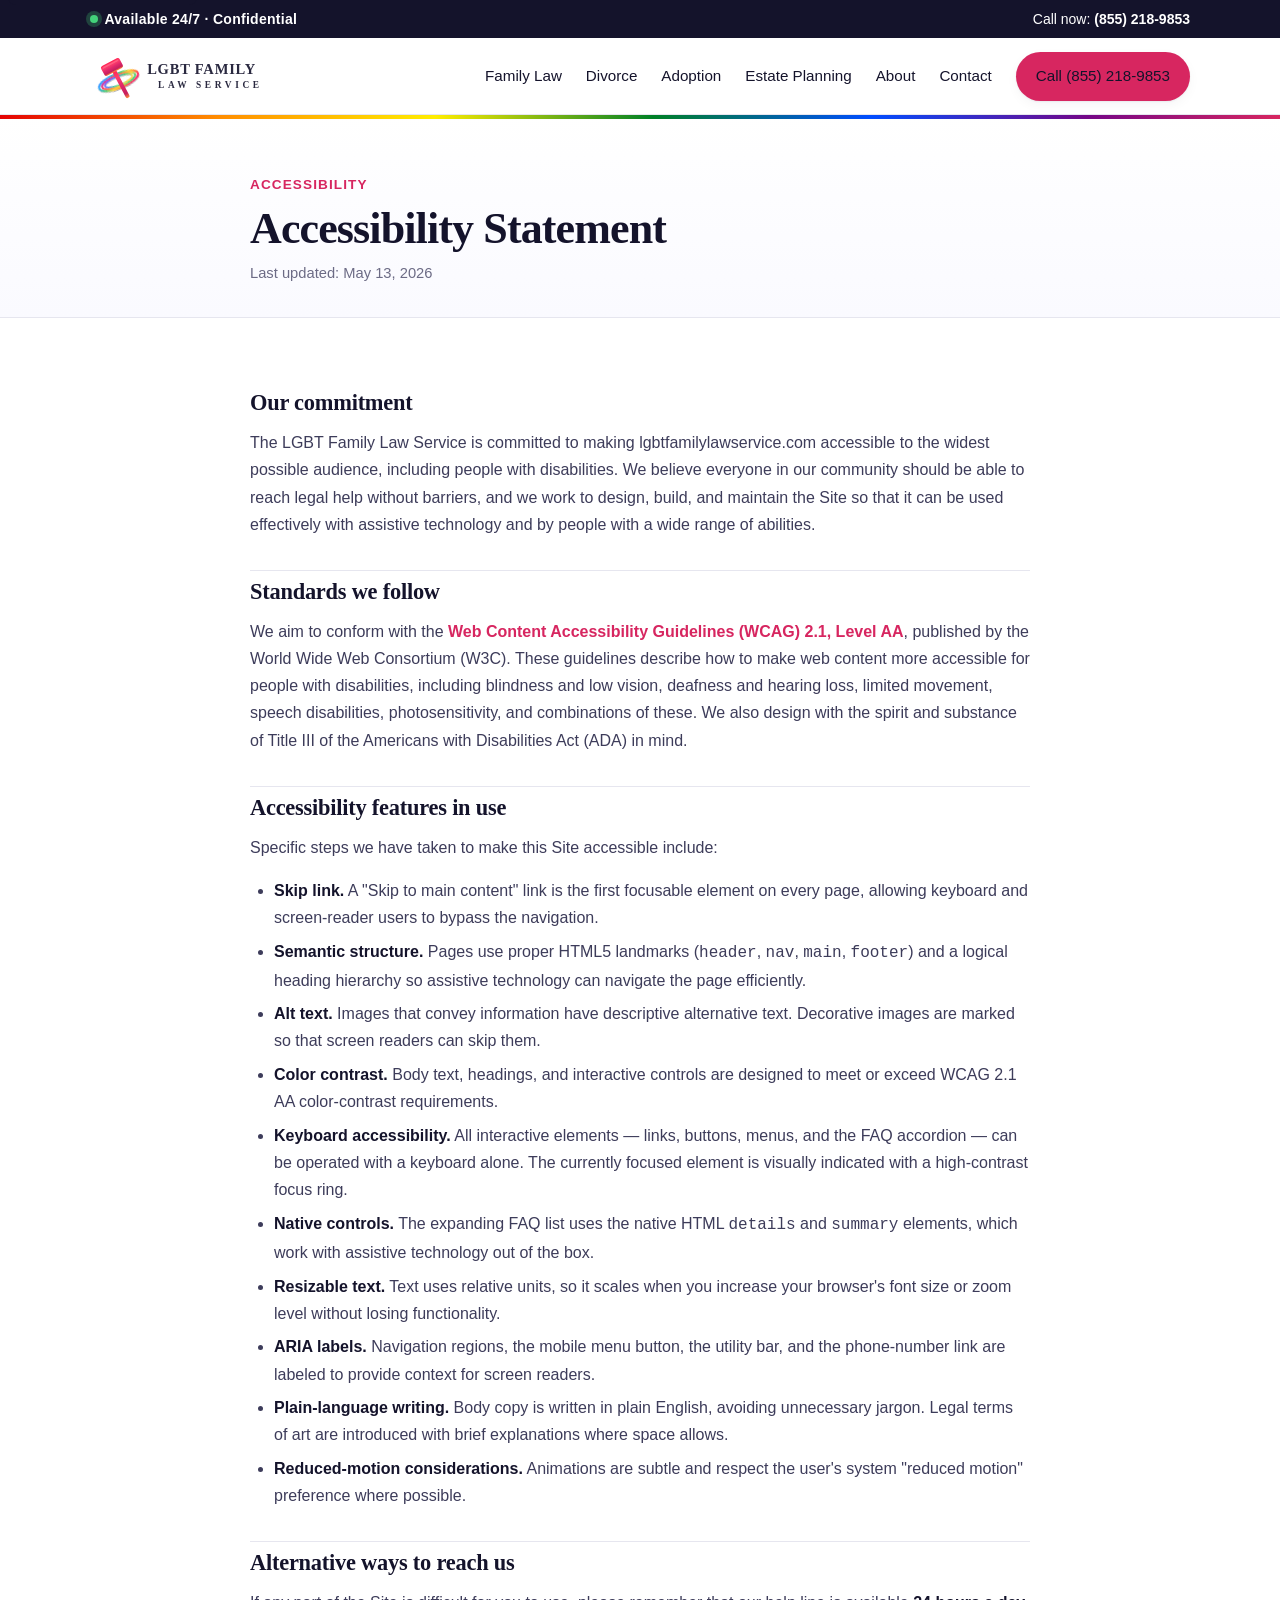
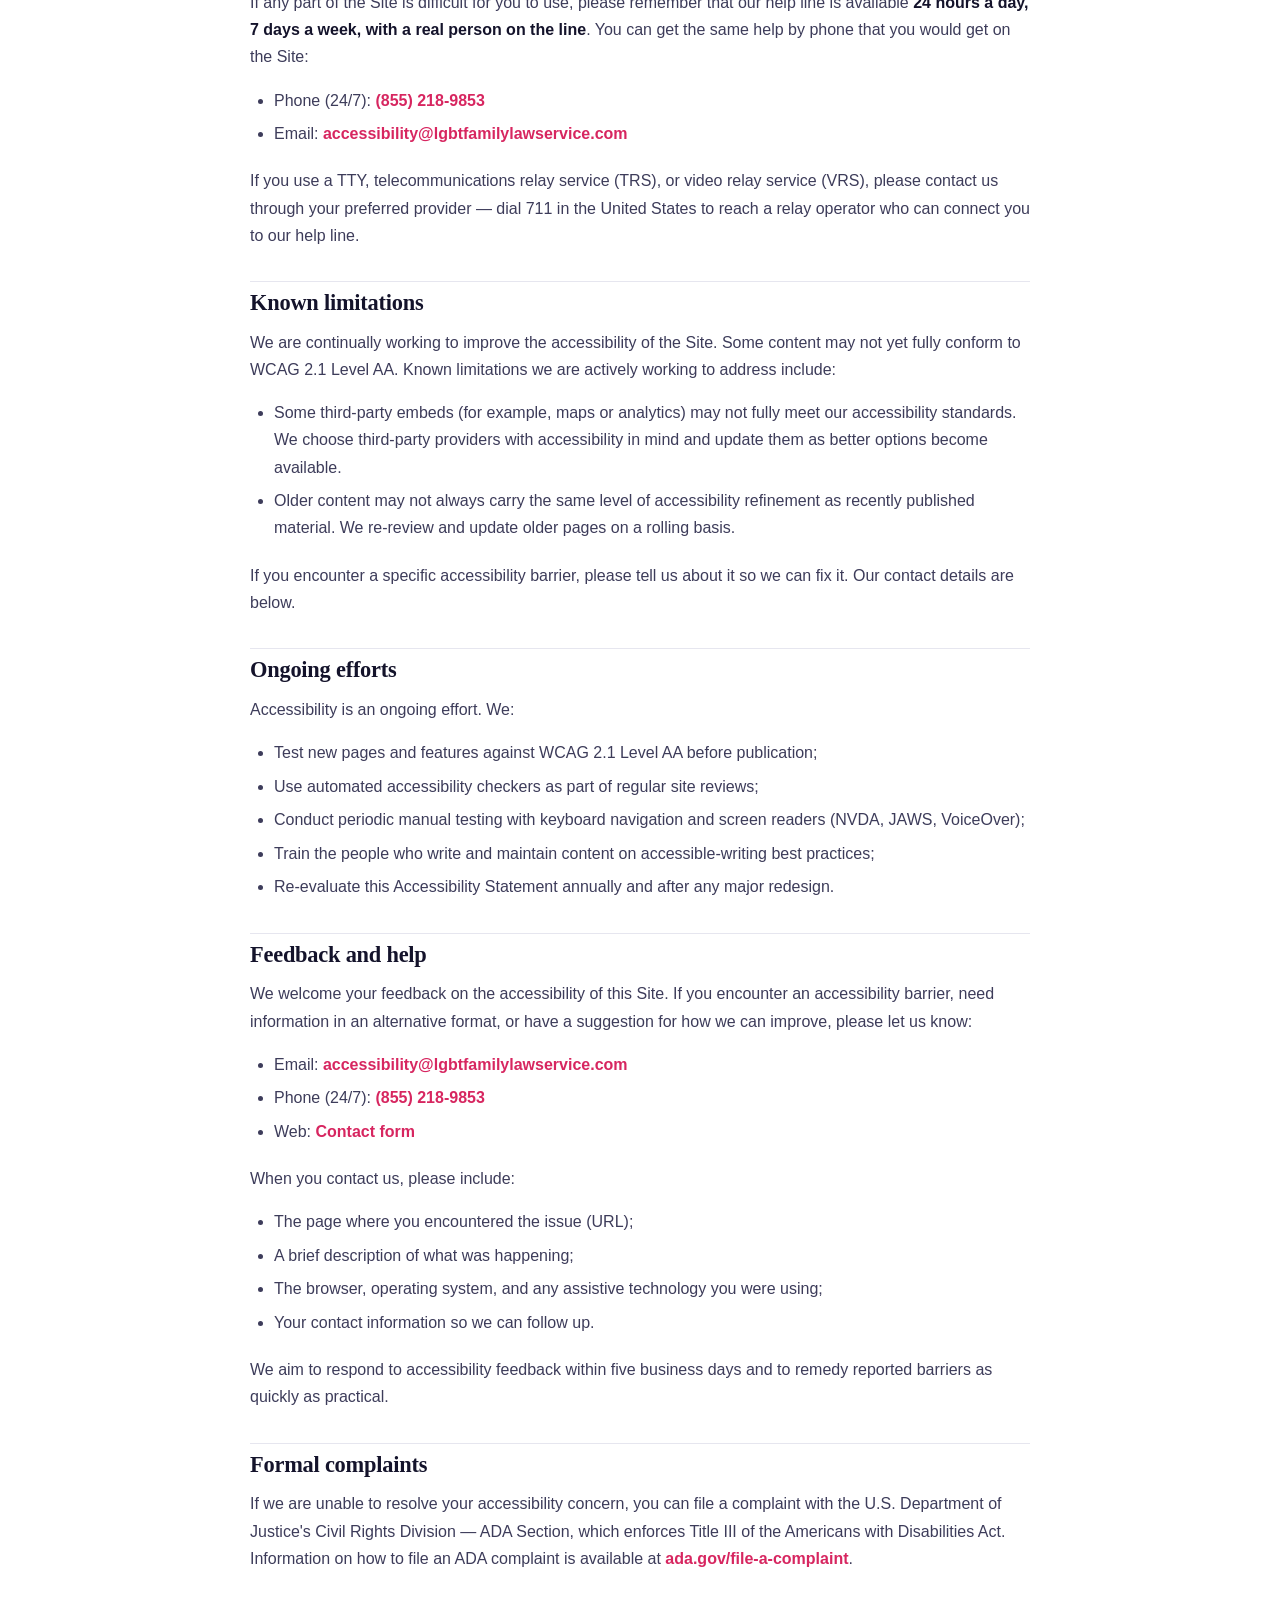
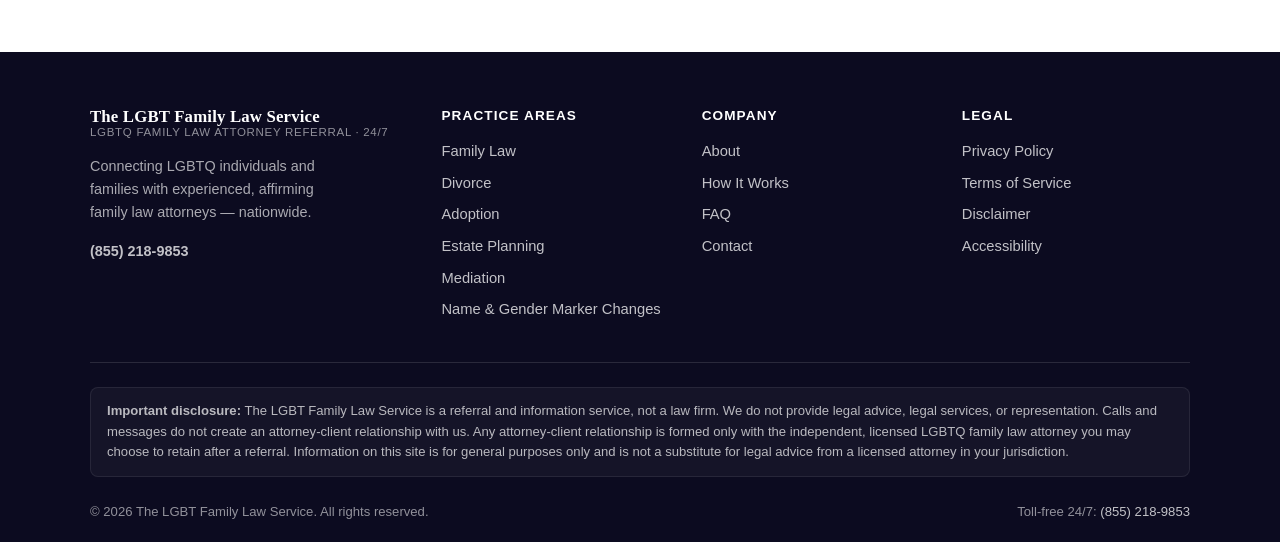
==== accessibility/index.html @ 464c3f22 "ada" ====
<!DOCTYPE html>
<html lang="en">
<head>
  <meta charset="UTF-8" />
  <meta name="viewport" content="width=device-width, initial-scale=1.0" />
  <title>Accessibility Statement | The LGBT Family Law Service</title>
  <meta name="description" content="Our accessibility commitment, the standards we follow (WCAG 2.1 Level AA), the features we provide for assistive technology and keyboard users, and how to request help or report an accessibility issue." />
  <meta name="robots" content="index, follow" />
  <link rel="canonical" href="https://www.lgbtfamilylawservice.com/accessibility/" />
  <meta name="theme-color" content="#14132b" />
  <link rel="icon" type="image/svg+xml" href="/assets/img/favicon.svg" />
  <link rel="apple-touch-icon" href="/assets/img/favicon.svg" />
  <link rel="stylesheet" href="/assets/css/styles.css" />

  <script type="application/ld+json">
  {
    "@context": "https://schema.org",
    "@type": "WebPage",
    "name": "Accessibility Statement",
    "url": "https://www.lgbtfamilylawservice.com/accessibility/",
    "isPartOf": { "@type": "WebSite", "url": "https://www.lgbtfamilylawservice.com/", "name": "The LGBT Family Law Service" },
    "about": { "@type": "Organization", "name": "The LGBT Family Law Service", "url": "https://www.lgbtfamilylawservice.com/" },
    "inLanguage": "en-US"
  }
  </script>
</head>
<body>

<a class="skip-link" href="#main">Skip to main content</a>

<div class="utility-bar" role="region" aria-label="Contact information">
  <div class="container">
    <span class="badge-247">Available 24/7 · Confidential</span>
    <span class="util-meta">Call now: <a href="tel:+18552189853"><strong>(855) 218-9853</strong></a></span>
  </div>
</div>

<header class="site-header" role="banner">
  <div class="container">
    <a class="brand" href="/" aria-label="The LGBT Family Law Service — Home">
      <img src="/assets/img/logo.svg" alt="The LGBT Family Law Service — LGBTQ family law attorney referral logo" width="220" height="60" />
    </a>
    <nav class="nav" id="primary-nav" aria-label="Primary">
      <a href="/family-law/">Family Law</a>
      <a href="/divorce/">Divorce</a>
      <a href="/adoption/">Adoption</a>
      <a href="/estate-planning/">Estate Planning</a>
      <a href="/about/">About</a>
      <a href="/contact/">Contact</a>
      <a class="btn btn-primary" href="tel:+18552189853">Call (855) 218-9853</a>
    </nav>
    <button class="nav-toggle" aria-controls="primary-nav" aria-expanded="false" aria-label="Open navigation menu" onclick="document.getElementById('primary-nav').classList.toggle('open'); this.setAttribute('aria-expanded', this.getAttribute('aria-expanded')==='false' ? 'true':'false');">
      <svg viewBox="0 0 24 24" fill="none" stroke="currentColor" stroke-width="2" aria-hidden="true"><line x1="3" y1="6" x2="21" y2="6"/><line x1="3" y1="12" x2="21" y2="12"/><line x1="3" y1="18" x2="21" y2="18"/></svg>
    </button>
  </div>
</header>

<main id="main">

<section class="legal-hero">
  <div class="container">
    <span class="eyebrow">Accessibility</span>
    <h1>Accessibility Statement</h1>
    <p class="updated">Last updated: May 13, 2026</p>
  </div>
</section>

<section class="legal-body">
  <div class="container">

    <h2 id="commitment">Our commitment</h2>
    <p>The LGBT Family Law Service is committed to making lgbtfamilylawservice.com accessible to the widest possible audience, including people with disabilities. We believe everyone in our community should be able to reach legal help without barriers, and we work to design, build, and maintain the Site so that it can be used effectively with assistive technology and by people with a wide range of abilities.</p>

    <h2 id="standards">Standards we follow</h2>
    <p>We aim to conform with the <a href="https://www.w3.org/TR/WCAG21/" rel="noopener">Web Content Accessibility Guidelines (WCAG) 2.1, Level AA</a>, published by the World Wide Web Consortium (W3C). These guidelines describe how to make web content more accessible for people with disabilities, including blindness and low vision, deafness and hearing loss, limited movement, speech disabilities, photosensitivity, and combinations of these. We also design with the spirit and substance of Title III of the Americans with Disabilities Act (ADA) in mind.</p>

    <h2 id="features">Accessibility features in use</h2>
    <p>Specific steps we have taken to make this Site accessible include:</p>
    <ul>
      <li><strong>Skip link.</strong> A "Skip to main content" link is the first focusable element on every page, allowing keyboard and screen-reader users to bypass the navigation.</li>
      <li><strong>Semantic structure.</strong> Pages use proper HTML5 landmarks (<code>header</code>, <code>nav</code>, <code>main</code>, <code>footer</code>) and a logical heading hierarchy so assistive technology can navigate the page efficiently.</li>
      <li><strong>Alt text.</strong> Images that convey information have descriptive alternative text. Decorative images are marked so that screen readers can skip them.</li>
      <li><strong>Color contrast.</strong> Body text, headings, and interactive controls are designed to meet or exceed WCAG 2.1 AA color-contrast requirements.</li>
      <li><strong>Keyboard accessibility.</strong> All interactive elements — links, buttons, menus, and the FAQ accordion — can be operated with a keyboard alone. The currently focused element is visually indicated with a high-contrast focus ring.</li>
      <li><strong>Native controls.</strong> The expanding FAQ list uses the native HTML <code>details</code> and <code>summary</code> elements, which work with assistive technology out of the box.</li>
      <li><strong>Resizable text.</strong> Text uses relative units, so it scales when you increase your browser's font size or zoom level without losing functionality.</li>
      <li><strong>ARIA labels.</strong> Navigation regions, the mobile menu button, the utility bar, and the phone-number link are labeled to provide context for screen readers.</li>
      <li><strong>Plain-language writing.</strong> Body copy is written in plain English, avoiding unnecessary jargon. Legal terms of art are introduced with brief explanations where space allows.</li>
      <li><strong>Reduced-motion considerations.</strong> Animations are subtle and respect the user's system "reduced motion" preference where possible.</li>
    </ul>

    <h2 id="alternative">Alternative ways to reach us</h2>
    <p>If any part of the Site is difficult for you to use, please remember that our help line is available <strong>24 hours a day, 7 days a week, with a real person on the line</strong>. You can get the same help by phone that you would get on the Site:</p>
    <ul>
      <li>Phone (24/7): <a href="tel:+18552189853">(855) 218-9853</a></li>
      <li>Email: <a href="mailto:accessibility@lgbtfamilylawservice.com">accessibility@lgbtfamilylawservice.com</a></li>
    </ul>
    <p>If you use a TTY, telecommunications relay service (TRS), or video relay service (VRS), please contact us through your preferred provider — dial 711 in the United States to reach a relay operator who can connect you to our help line.</p>

    <h2 id="known-limitations">Known limitations</h2>
    <p>We are continually working to improve the accessibility of the Site. Some content may not yet fully conform to WCAG 2.1 Level AA. Known limitations we are actively working to address include:</p>
    <ul>
      <li>Some third-party embeds (for example, maps or analytics) may not fully meet our accessibility standards. We choose third-party providers with accessibility in mind and update them as better options become available.</li>
      <li>Older content may not always carry the same level of accessibility refinement as recently published material. We re-review and update older pages on a rolling basis.</li>
    </ul>
    <p>If you encounter a specific accessibility barrier, please tell us about it so we can fix it. Our contact details are below.</p>

    <h2 id="ongoing">Ongoing efforts</h2>
    <p>Accessibility is an ongoing effort. We:</p>
    <ul>
      <li>Test new pages and features against WCAG 2.1 Level AA before publication;</li>
      <li>Use automated accessibility checkers as part of regular site reviews;</li>
      <li>Conduct periodic manual testing with keyboard navigation and screen readers (NVDA, JAWS, VoiceOver);</li>
      <li>Train the people who write and maintain content on accessible-writing best practices;</li>
      <li>Re-evaluate this Accessibility Statement annually and after any major redesign.</li>
    </ul>

    <h2 id="feedback">Feedback and help</h2>
    <p>We welcome your feedback on the accessibility of this Site. If you encounter an accessibility barrier, need information in an alternative format, or have a suggestion for how we can improve, please let us know:</p>
    <ul>
      <li>Email: <a href="mailto:accessibility@lgbtfamilylawservice.com">accessibility@lgbtfamilylawservice.com</a></li>
      <li>Phone (24/7): <a href="tel:+18552189853">(855) 218-9853</a></li>
      <li>Web: <a href="/contact/">Contact form</a></li>
    </ul>
    <p>When you contact us, please include:</p>
    <ul>
      <li>The page where you encountered the issue (URL);</li>
      <li>A brief description of what was happening;</li>
      <li>The browser, operating system, and any assistive technology you were using;</li>
      <li>Your contact information so we can follow up.</li>
    </ul>
    <p>We aim to respond to accessibility feedback within five business days and to remedy reported barriers as quickly as practical.</p>

    <h2 id="enforcement">Formal complaints</h2>
    <p>If we are unable to resolve your accessibility concern, you can file a complaint with the U.S. Department of Justice's Civil Rights Division — ADA Section, which enforces Title III of the Americans with Disabilities Act. Information on how to file an ADA complaint is available at <a href="https://www.ada.gov/file-a-complaint/" rel="noopener">ada.gov/file-a-complaint</a>.</p>

  </div>
</section>

</main>

<footer class="site-footer" role="contentinfo">
  <div class="container">
    <div class="footer-grid">
      <div class="footer-brand">
        <div class="brand-name">The LGBT Family Law Service<span>LGBTQ Family Law Attorney Referral · 24/7</span></div>
        <p>Connecting LGBTQ individuals and families with experienced, affirming family law attorneys — nationwide.</p>
        <p><strong><a href="tel:+18552189853">(855) 218-9853</a></strong></p>
      </div>
      <div>
        <h4>Practice Areas</h4>
        <ul>
          <li><a href="/family-law/">Family Law</a></li>
          <li><a href="/divorce/">Divorce</a></li>
          <li><a href="/adoption/">Adoption</a></li>
          <li><a href="/estate-planning/">Estate Planning</a></li>
          <li><a href="/mediation/">Mediation</a></li>
          <li><a href="/identity-documents/">Name &amp; Gender Marker Changes</a></li>
        </ul>
      </div>
      <div>
        <h4>Company</h4>
        <ul>
          <li><a href="/about/">About</a></li>
          <li><a href="/how-it-works/">How It Works</a></li>
          <li><a href="/faq/">FAQ</a></li>
          <li><a href="/contact/">Contact</a></li>
        </ul>
      </div>
      <div>
        <h4>Legal</h4>
        <ul>
          <li><a href="/privacy-policy/">Privacy Policy</a></li>
          <li><a href="/terms-of-service/">Terms of Service</a></li>
          <li><a href="/disclaimer/">Disclaimer</a></li>
          <li><a href="/accessibility/">Accessibility</a></li>
        </ul>
      </div>
    </div>

    <div class="affiliate-disclosure">
      <strong>Important disclosure:</strong> The LGBT Family Law Service is a referral and information service, not a law firm. We do not provide legal advice, legal services, or representation. Calls and messages do not create an attorney-client relationship with us. Any attorney-client relationship is formed only with the independent, licensed LGBTQ family law attorney you may choose to retain after a referral. Information on this site is for general purposes only and is not a substitute for legal advice from a licensed attorney in your jurisdiction.
    </div>

    <div class="footer-bottom">
      <span>&copy; <span id="yr"></span> The LGBT Family Law Service. All rights reserved.</span>
      <span>Toll-free 24/7: <a href="tel:+18552189853">(855) 218-9853</a></span>
    </div>
  </div>
</footer>

<script>document.getElementById('yr').textContent = new Date().getFullYear();</script>
</body>
</html>
---- assets/css/styles.css ----
/* =====================================================
   The LGBT Family Law Service — Site styles
   ===================================================== */

:root {
  --color-ink: #14132b;
  --color-ink-soft: #3d3c5a;
  --color-muted: #6c6b85;
  --color-line: #e6e6ef;
  --color-bg: #ffffff;
  --color-bg-alt: #f7f7fb;
  --color-accent: #d72660;
  --color-accent-dark: #a31e4a;
  --gradient-pride: linear-gradient(90deg, #e40303 0%, #ff8c00 17%, #ffed00 34%, #008026 51%, #004dff 68%, #750787 85%, #d72660 100%);
  --radius: 12px;
  --radius-sm: 8px;
  --shadow-sm: 0 1px 2px rgba(20, 19, 43, 0.06), 0 4px 12px rgba(20, 19, 43, 0.04);
  --shadow-md: 0 8px 24px rgba(20, 19, 43, 0.08);
  --max-w: 1140px;
  --font-sans: -apple-system, BlinkMacSystemFont, "Segoe UI", Roboto, "Helvetica Neue", Arial, sans-serif;
  --font-serif: "Iowan Old Style", "Palatino Linotype", Palatino, "Book Antiqua", Georgia, serif;
}

* { box-sizing: border-box; }

html { scroll-behavior: smooth; }

/* ---------- Accessibility: skip link + visible focus ---------- */
.skip-link {
  position: absolute;
  top: -40px;
  left: 8px;
  background: var(--color-ink);
  color: #fff;
  padding: 0.6rem 1rem;
  border-radius: 0 0 8px 8px;
  z-index: 1000;
  font-weight: 600;
  text-decoration: none;
  transition: top 0.15s ease;
}
.skip-link:focus {
  top: 0;
  color: #fff;
  text-decoration: none;
  outline: 3px solid #ffd83a;
  outline-offset: 2px;
}
:focus-visible {
  outline: 3px solid var(--color-accent);
  outline-offset: 2px;
  border-radius: 4px;
}
.sr-only {
  position: absolute;
  width: 1px; height: 1px;
  padding: 0; margin: -1px;
  overflow: hidden; clip: rect(0,0,0,0);
  white-space: nowrap; border: 0;
}

body {
  margin: 0;
  font-family: var(--font-sans);
  color: var(--color-ink);
  background: var(--color-bg);
  line-height: 1.6;
  -webkit-font-smoothing: antialiased;
}

img { max-width: 100%; height: auto; display: block; }

a { color: var(--color-accent); text-decoration: none; }
a:hover { color: var(--color-accent-dark); text-decoration: underline; }

h1, h2, h3, h4 {
  font-family: var(--font-serif);
  color: var(--color-ink);
  line-height: 1.2;
  margin: 0 0 0.5em;
  font-weight: 700;
}

h1 { font-size: clamp(2rem, 4.5vw, 3.25rem); letter-spacing: -0.02em; }
h2 { font-size: clamp(1.6rem, 3vw, 2.25rem); letter-spacing: -0.01em; }
h3 { font-size: 1.25rem; }

p { margin: 0 0 1em; }

.container {
  width: 100%;
  max-width: var(--max-w);
  margin: 0 auto;
  padding: 0 1.25rem;
}

/* ---------- Top utility bar ---------- */
.utility-bar {
  background: var(--color-ink);
  color: #fff;
  font-size: 0.875rem;
}
.utility-bar .container {
  display: flex;
  align-items: center;
  justify-content: space-between;
  gap: 1rem;
  padding-top: 0.5rem;
  padding-bottom: 0.5rem;
  flex-wrap: wrap;
}
.utility-bar a { color: #fff; }
.utility-bar .badge-247 {
  display: inline-flex;
  align-items: center;
  gap: 0.4rem;
  font-weight: 600;
  letter-spacing: 0.02em;
}
.utility-bar .badge-247::before {
  content: "";
  width: 8px; height: 8px;
  background: #43d17a;
  border-radius: 50%;
  box-shadow: 0 0 0 4px rgba(67, 209, 122, 0.25);
}

/* ---------- Header / nav ---------- */
.site-header {
  position: sticky; top: 0; z-index: 50;
  background: rgba(255,255,255,0.96);
  backdrop-filter: saturate(140%) blur(8px);
  border-bottom: 1px solid var(--color-line);
}
.site-header .container {
  display: flex; align-items: center; justify-content: space-between;
  padding-top: 0.75rem; padding-bottom: 0.75rem;
  gap: 1rem;
}
.brand { display: flex; align-items: center; gap: 0.65rem; }
.brand img { height: 52px; width: auto; }
.brand-name {
  font-family: var(--font-serif);
  font-weight: 700;
  font-size: 1.05rem;
  color: var(--color-ink);
  letter-spacing: 0.01em;
  line-height: 1.1;
}
.brand-name span { display: block; font-size: 0.72rem; color: var(--color-muted); font-family: var(--font-sans); font-weight: 500; letter-spacing: 0.06em; text-transform: uppercase; }

.nav { display: flex; align-items: center; gap: 1.5rem; }
.nav a {
  color: var(--color-ink);
  font-weight: 500;
  font-size: 0.95rem;
}
.nav a:hover { color: var(--color-accent); text-decoration: none; }

.btn {
  display: inline-flex; align-items: center; gap: 0.5rem;
  padding: 0.75rem 1.25rem;
  border-radius: 999px;
  font-weight: 600;
  font-size: 0.95rem;
  border: none; cursor: pointer;
  transition: transform 0.15s ease, box-shadow 0.15s ease, background-color 0.15s ease;
  text-decoration: none;
}
.btn-primary {
  background: var(--color-accent);
  color: #fff;
  box-shadow: var(--shadow-sm);
}
.btn-primary:hover { background: var(--color-accent-dark); color: #fff; text-decoration: none; transform: translateY(-1px); box-shadow: var(--shadow-md); }
.btn-ghost { background: transparent; color: var(--color-ink); border: 1.5px solid var(--color-line); }
.btn-ghost:hover { border-color: var(--color-ink); color: var(--color-ink); text-decoration: none; }
.btn-lg { padding: 1rem 1.75rem; font-size: 1.05rem; }

.nav-toggle { display: none; background: transparent; border: 1.5px solid var(--color-line); border-radius: 8px; padding: 0.4rem 0.6rem; cursor: pointer; }
.nav-toggle svg { width: 22px; height: 22px; color: var(--color-ink); }

/* ---------- Hero ---------- */
.hero {
  position: relative;
  padding: 4.5rem 0 4rem;
  background: linear-gradient(180deg, #ffffff 0%, #fafaff 100%);
  overflow: hidden;
}
.hero::before {
  content: "";
  position: absolute; left: 0; right: 0; top: 0;
  height: 4px;
  background: var(--gradient-pride);
  opacity: 0.95;
}
.hero-inner { display: grid; grid-template-columns: 1.1fr 1fr; gap: 3rem; align-items: center; }
.hero-eyebrow {
  display: inline-block;
  font-size: 0.85rem; font-weight: 600; letter-spacing: 0.08em; text-transform: uppercase;
  color: var(--color-accent);
  margin-bottom: 1rem;
}
.hero h1 { margin-bottom: 1rem; }
.hero p.lead { font-size: 1.15rem; color: var(--color-ink-soft); max-width: 56ch; margin-bottom: 1.75rem; }
.hero-ctas { display: flex; gap: 0.75rem; flex-wrap: wrap; align-items: center; }
.hero-phone-strip {
  margin-top: 1.5rem;
  padding: 1rem 1.25rem;
  border-radius: var(--radius);
  border: 1px solid var(--color-line);
  background: #fff;
  display: flex; align-items: center; gap: 0.9rem;
  box-shadow: var(--shadow-sm);
}
.hero-phone-strip .icon { width: 38px; height: 38px; border-radius: 50%; background: var(--gradient-pride); display: grid; place-items: center; color: #fff; flex: none; }
.hero-phone-strip .icon svg { width: 18px; height: 18px; }
.hero-phone-strip .label { font-size: 0.78rem; color: var(--color-muted); text-transform: uppercase; letter-spacing: 0.06em; font-weight: 600; }
.hero-phone-strip .num { font-family: var(--font-serif); font-size: 1.5rem; font-weight: 700; color: var(--color-ink); letter-spacing: 0.01em; }
.hero-phone-strip .num a { color: var(--color-ink); }
.hero-phone-strip .num a:hover { color: var(--color-accent); text-decoration: none; }

.hero-visual {
  position: relative;
  aspect-ratio: 4 / 3;
  border-radius: var(--radius);
  overflow: hidden;
  box-shadow: var(--shadow-md);
  background: var(--color-bg-alt);
  display: grid; place-items: center;
}
.hero-visual .placeholder-card {
  width: 86%; padding: 2.5rem 2rem;
  background: #fff; border-radius: var(--radius); text-align: center;
  border: 1px solid var(--color-line);
}
.hero-visual .placeholder-card .pride-bar { height: 8px; border-radius: 4px; background: var(--gradient-pride); margin-bottom: 1.25rem; }
.hero-visual .placeholder-card h3 { font-family: var(--font-serif); font-size: 1.2rem; margin-bottom: 0.5rem; }
.hero-visual .placeholder-card p { color: var(--color-muted); margin: 0; font-size: 0.95rem; }

/* ---------- Section helpers ---------- */
.section { padding: 4.5rem 0; }
.section-alt { background: var(--color-bg-alt); }
.section-head { max-width: 720px; margin: 0 auto 2.5rem; text-align: center; }
.section-head .eyebrow { font-size: 0.85rem; font-weight: 600; letter-spacing: 0.08em; text-transform: uppercase; color: var(--color-accent); margin-bottom: 0.5rem; display: inline-block; }
.section-head p { color: var(--color-ink-soft); font-size: 1.05rem; margin: 0.5rem auto 0; }

/* ---------- Trust strip ---------- */
.trust-strip { padding: 2rem 0; border-top: 1px solid var(--color-line); border-bottom: 1px solid var(--color-line); background: #fff; }
.trust-strip .row { display: grid; grid-template-columns: repeat(4, 1fr); gap: 1.5rem; }
.trust-item { display: flex; align-items: center; gap: 0.75rem; }
.trust-item .ti-icon { width: 38px; height: 38px; border-radius: 10px; background: var(--color-bg-alt); display: grid; place-items: center; flex: none; color: var(--color-accent); }
.trust-item .ti-icon svg { width: 20px; height: 20px; }
.trust-item h4 { font-family: var(--font-sans); font-size: 0.95rem; margin: 0; color: var(--color-ink); }
.trust-item p { font-size: 0.85rem; color: var(--color-muted); margin: 0; }

/* ---------- Service cards ---------- */
.services-grid { display: grid; grid-template-columns: repeat(3, 1fr); gap: 1.25rem; }
.service-card {
  background: #fff;
  border: 1px solid var(--color-line);
  border-radius: var(--radius);
  padding: 1.5rem 1.5rem 1.25rem;
  position: relative;
  overflow: hidden;
  transition: transform 0.2s ease, box-shadow 0.2s ease, border-color 0.2s ease;
  text-decoration: none;
  color: inherit;
  display: block;
}
.service-card::before { content: ""; position: absolute; left: 0; right: 0; top: 0; height: 3px; background: var(--gradient-pride); opacity: 0; transition: opacity 0.2s ease; }
.service-card:hover { transform: translateY(-3px); box-shadow: var(--shadow-md); border-color: transparent; text-decoration: none; }
.service-card:hover::before { opacity: 1; }
.service-card .sc-icon { width: 44px; height: 44px; border-radius: 10px; background: var(--color-bg-alt); display: grid; place-items: center; margin-bottom: 1rem; color: var(--color-accent); }
.service-card .sc-icon svg { width: 22px; height: 22px; }
.service-card h3 { margin-bottom: 0.5rem; font-size: 1.15rem; }
.service-card p { color: var(--color-ink-soft); font-size: 0.95rem; margin-bottom: 1rem; }
.service-card .sc-link { font-weight: 600; color: var(--color-accent); font-size: 0.9rem; display: inline-flex; align-items: center; gap: 0.3rem; }
.service-card .sc-link::after { content: "→"; transition: transform 0.2s ease; }
.service-card:hover .sc-link::after { transform: translateX(3px); }

/* ---------- How it works ---------- */
.steps { display: grid; grid-template-columns: repeat(3, 1fr); gap: 1.5rem; counter-reset: step; }
.step { background: #fff; border: 1px solid var(--color-line); border-radius: var(--radius); padding: 1.75rem 1.5rem; position: relative; }
.step .step-num { font-family: var(--font-serif); font-size: 2.25rem; font-weight: 700; background: var(--gradient-pride); -webkit-background-clip: text; background-clip: text; color: transparent; line-height: 1; margin-bottom: 0.75rem; }
.step h3 { font-size: 1.1rem; }
.step p { color: var(--color-ink-soft); font-size: 0.95rem; margin: 0; }

/* ---------- Final CTA ---------- */
.final-cta { background: var(--color-ink); color: #fff; text-align: center; padding: 4.5rem 0; }
.final-cta::before { content: ""; display: block; width: 80px; height: 4px; background: var(--gradient-pride); margin: 0 auto 1.5rem; border-radius: 4px; }
.final-cta h2 { color: #fff; }
.final-cta p { color: rgba(255,255,255,0.78); max-width: 540px; margin: 0.5rem auto 1.75rem; font-size: 1.05rem; }
.final-cta .phone-big { font-family: var(--font-serif); font-size: clamp(2rem, 5vw, 3rem); font-weight: 700; }
.final-cta .phone-big a { color: #fff; }
.final-cta .phone-big a:hover { color: #fff; text-decoration: underline; }
.final-cta .ctas { display: flex; gap: 0.75rem; justify-content: center; flex-wrap: wrap; margin-top: 1.25rem; }
.final-cta .btn-ghost { color: #fff; border-color: rgba(255,255,255,0.4); }
.final-cta .btn-ghost:hover { border-color: #fff; }

/* ---------- Footer ---------- */
.site-footer { background: #0c0b20; color: rgba(255,255,255,0.75); padding: 3.5rem 0 1.5rem; font-size: 0.92rem; }
.site-footer h4 { color: #fff; font-family: var(--font-sans); font-size: 0.85rem; letter-spacing: 0.08em; text-transform: uppercase; margin-bottom: 1rem; }
.site-footer a { color: rgba(255,255,255,0.75); }
.site-footer a:hover { color: #fff; }
.footer-grid { display: grid; grid-template-columns: 1.4fr 1fr 1fr 1fr; gap: 2rem; padding-bottom: 2rem; border-bottom: 1px solid rgba(255,255,255,0.12); }
.footer-grid ul { list-style: none; padding: 0; margin: 0; }
.footer-grid ul li { margin-bottom: 0.5rem; }
.footer-brand .brand-name { color: #fff; }
.footer-brand .brand-name span { color: rgba(255,255,255,0.55); }
.footer-brand p { margin-top: 1rem; color: rgba(255,255,255,0.65); font-size: 0.9rem; max-width: 32ch; }
.footer-bottom { display: flex; justify-content: space-between; gap: 1rem; padding-top: 1.5rem; flex-wrap: wrap; font-size: 0.82rem; color: rgba(255,255,255,0.55); }
.affiliate-disclosure { background: rgba(255,255,255,0.04); border: 1px solid rgba(255,255,255,0.08); border-radius: var(--radius-sm); padding: 0.85rem 1rem; margin-top: 1.5rem; font-size: 0.82rem; color: rgba(255,255,255,0.7); line-height: 1.55; }

/* ---------- Prose / long-form content ---------- */
.prose { max-width: 760px; margin: 0 auto; }
.prose p { color: var(--color-ink-soft); font-size: 1.05rem; }
.prose ul { padding-left: 1.25rem; margin: 0 0 1.25rem; color: var(--color-ink-soft); }
.prose ul li { margin-bottom: 0.4rem; }
.prose a { color: var(--color-accent); font-weight: 600; }
.prose strong { color: var(--color-ink); }
.prose h2 { margin-top: 2.25rem; }

/* ---------- Situation grid (H2 #1 — when you need an attorney) ---------- */
.situations { display: grid; grid-template-columns: repeat(2, 1fr); gap: 0.75rem 1.5rem; margin: 1.25rem 0 1.5rem; }
.situation { display: flex; align-items: flex-start; gap: 0.6rem; color: var(--color-ink-soft); font-size: 1rem; }
.situation::before { content: ""; flex: none; margin-top: 0.55rem; width: 8px; height: 8px; border-radius: 50%; background: var(--gradient-pride); }

/* ---------- Practice areas (H2 #4 — service cards with H3s) ---------- */
.service-card h3 { font-size: 1.1rem; }

/* ---------- FAQ accordion ---------- */
.faq-list { max-width: 820px; margin: 0 auto; display: grid; gap: 0.6rem; }
.faq { background: #fff; border: 1px solid var(--color-line); border-radius: var(--radius); overflow: hidden; transition: border-color 0.15s ease, box-shadow 0.15s ease; }
.faq[open] { border-color: var(--color-accent); box-shadow: var(--shadow-sm); }
.faq summary { padding: 1.1rem 1.25rem; cursor: pointer; font-weight: 600; color: var(--color-ink); font-size: 1.02rem; list-style: none; display: flex; align-items: center; justify-content: space-between; gap: 1rem; }
.faq summary::-webkit-details-marker { display: none; }
.faq summary::after { content: "+"; font-family: var(--font-sans); font-weight: 400; font-size: 1.6rem; color: var(--color-accent); line-height: 1; transition: transform 0.2s ease; }
.faq[open] summary::after { content: "−"; }
.faq .faq-body { padding: 0 1.25rem 1.25rem; color: var(--color-ink-soft); font-size: 0.98rem; }
.faq .faq-body p { margin: 0; }

/* ---------- Legal pages (privacy, terms, accessibility, disclaimer) ---------- */
.legal-hero { padding: 3.5rem 0 2rem; border-bottom: 1px solid var(--color-line); background: linear-gradient(180deg, #ffffff 0%, #fafaff 100%); position: relative; }
.legal-hero::before { content: ""; position: absolute; left: 0; right: 0; top: 0; height: 4px; background: var(--gradient-pride); }
.legal-hero .container { max-width: 820px; }
.legal-hero .eyebrow { font-size: 0.85rem; font-weight: 600; letter-spacing: 0.08em; text-transform: uppercase; color: var(--color-accent); display: inline-block; margin-bottom: 0.4rem; }
.legal-hero h1 { font-size: clamp(2rem, 4vw, 2.75rem); margin-bottom: 0.4rem; }
.legal-hero p.updated { color: var(--color-muted); font-size: 0.92rem; margin: 0.4rem 0 0; }

.legal-body { padding: 2.5rem 0 4rem; }
.legal-body .container { max-width: 820px; }
.legal-body h2 { font-size: 1.4rem; margin-top: 2rem; margin-bottom: 0.75rem; padding-top: 0.5rem; border-top: 1px solid var(--color-line); }
.legal-body h2:first-of-type { border-top: none; padding-top: 0; }
.legal-body h3 { font-size: 1.1rem; margin-top: 1.5rem; margin-bottom: 0.4rem; }
.legal-body p, .legal-body li { color: var(--color-ink-soft); font-size: 1rem; line-height: 1.7; }
.legal-body ul, .legal-body ol { padding-left: 1.5rem; margin: 0 0 1.25rem; }
.legal-body li { margin-bottom: 0.4rem; }
.legal-body strong { color: var(--color-ink); }
.legal-body a { color: var(--color-accent); font-weight: 600; }
.legal-toc { background: var(--color-bg-alt); border: 1px solid var(--color-line); border-radius: var(--radius); padding: 1.25rem 1.5rem; margin-bottom: 2rem; }
.legal-toc h2 { font-size: 0.95rem; font-family: var(--font-sans); font-weight: 600; letter-spacing: 0.06em; text-transform: uppercase; color: var(--color-muted); margin: 0 0 0.75rem; border-top: none; padding-top: 0; }
.legal-toc ol { columns: 2; column-gap: 2rem; margin: 0; padding-left: 1.25rem; }
.legal-toc ol li { color: var(--color-ink); font-size: 0.95rem; margin-bottom: 0.25rem; }
.legal-toc a { color: var(--color-ink); font-weight: 500; }
.legal-toc a:hover { color: var(--color-accent); }

@media (max-width: 700px) { .legal-toc ol { columns: 1; } }

/* ---------- "Without" friction-stripper section (Hormozi style) ---------- */
.without { padding: 3.5rem 0; background: #fff; }
.without-inner { max-width: 880px; margin: 0 auto; text-align: center; }
.without h2 { margin-bottom: 0.5rem; }
.without > .container > .without-inner > p.lead-line { color: var(--color-ink-soft); font-size: 1.08rem; max-width: 60ch; margin: 0.5rem auto 2rem; }
.without-list { display: grid; grid-template-columns: 1fr 1fr; gap: 0.75rem 2rem; text-align: left; margin-top: 1.5rem; }
.without-item { display: flex; align-items: flex-start; gap: 0.7rem; font-size: 1rem; color: var(--color-ink); font-weight: 500; }
.without-item .x { flex: none; width: 24px; height: 24px; border-radius: 50%; background: #fdecec; color: #c61f3a; display: grid; place-items: center; margin-top: 0.1rem; font-weight: 700; }
.without-item .x svg { width: 14px; height: 14px; }

/* ---------- Promise / risk-reversal box ---------- */
.promise { padding: 4rem 0; background: var(--color-bg-alt); }
.promise-box { max-width: 820px; margin: 0 auto; background: #fff; border: 1px solid var(--color-line); border-radius: var(--radius); padding: 2.25rem 2rem; box-shadow: var(--shadow-md); position: relative; overflow: hidden; }
.promise-box::before { content: ""; position: absolute; left: 0; right: 0; top: 0; height: 4px; background: var(--gradient-pride); }
.promise-box h2 { text-align: center; margin-bottom: 0.4rem; }
.promise-eyebrow { display: block; text-align: center; font-size: 0.85rem; font-weight: 600; letter-spacing: 0.08em; text-transform: uppercase; color: var(--color-accent); margin-bottom: 0.4rem; }
.promise-list { list-style: none; padding: 1.5rem 0 0; margin: 0; display: grid; gap: 0.85rem; }
.promise-list li { display: flex; align-items: flex-start; gap: 0.75rem; color: var(--color-ink); font-size: 1rem; }
.promise-list .ck { flex: none; width: 26px; height: 26px; border-radius: 50%; background: #e8faef; color: #1f9a4d; display: grid; place-items: center; margin-top: 0.1rem; }
.promise-list .ck svg { width: 16px; height: 16px; }
.promise-list strong { color: var(--color-ink); }

/* ---------- Mid-page anchor CTA (Hormozi-style above-fold echo) ---------- */
.cta-mini { display: flex; flex-wrap: wrap; gap: 0.75rem; justify-content: center; align-items: center; margin-top: 1.75rem; }
.cta-mini .micro { color: var(--color-muted); font-size: 0.88rem; margin: 0; }

/* ---------- Nationwide strip ---------- */
.nationwide { padding: 2.5rem 0; background: linear-gradient(180deg, #fafaff 0%, #f3f3fa 100%); text-align: center; }
.nationwide::before { content: ""; display: block; width: 64px; height: 3px; background: var(--gradient-pride); margin: 0 auto 1rem; border-radius: 4px; }
.nationwide h2 { margin-bottom: 0.5rem; }
.nationwide p { color: var(--color-ink-soft); max-width: 60ch; margin: 0 auto; font-size: 1.02rem; }

/* ---------- Mobile ---------- */
@media (max-width: 900px) {
  .hero { padding: 2.5rem 0 3rem; }
  .hero-inner { grid-template-columns: 1fr; gap: 2rem; }
  .hero-visual { aspect-ratio: 16/10; }
  .services-grid { grid-template-columns: repeat(2, 1fr); }
  .steps { grid-template-columns: 1fr; }
  .trust-strip .row { grid-template-columns: repeat(2, 1fr); }
  .footer-grid { grid-template-columns: 1fr 1fr; }
  .without-list { grid-template-columns: 1fr; gap: 0.85rem; }
  .promise-box { padding: 1.75rem 1.25rem; }
  .nav { display: none; }
  .nav.open { display: flex; flex-direction: column; position: absolute; top: 100%; left: 0; right: 0; background: #fff; border-bottom: 1px solid var(--color-line); padding: 1rem 1.25rem; gap: 1rem; align-items: flex-start; }
  .nav-toggle { display: inline-flex; }
  .section { padding: 3rem 0; }
}
@media (max-width: 560px) {
  .services-grid { grid-template-columns: 1fr; }
  .trust-strip .row { grid-template-columns: 1fr 1fr; gap: 1rem; }
  .footer-grid { grid-template-columns: 1fr; }
  .utility-bar .container { font-size: 0.8rem; }
  .utility-bar .util-meta { display: none; }
}
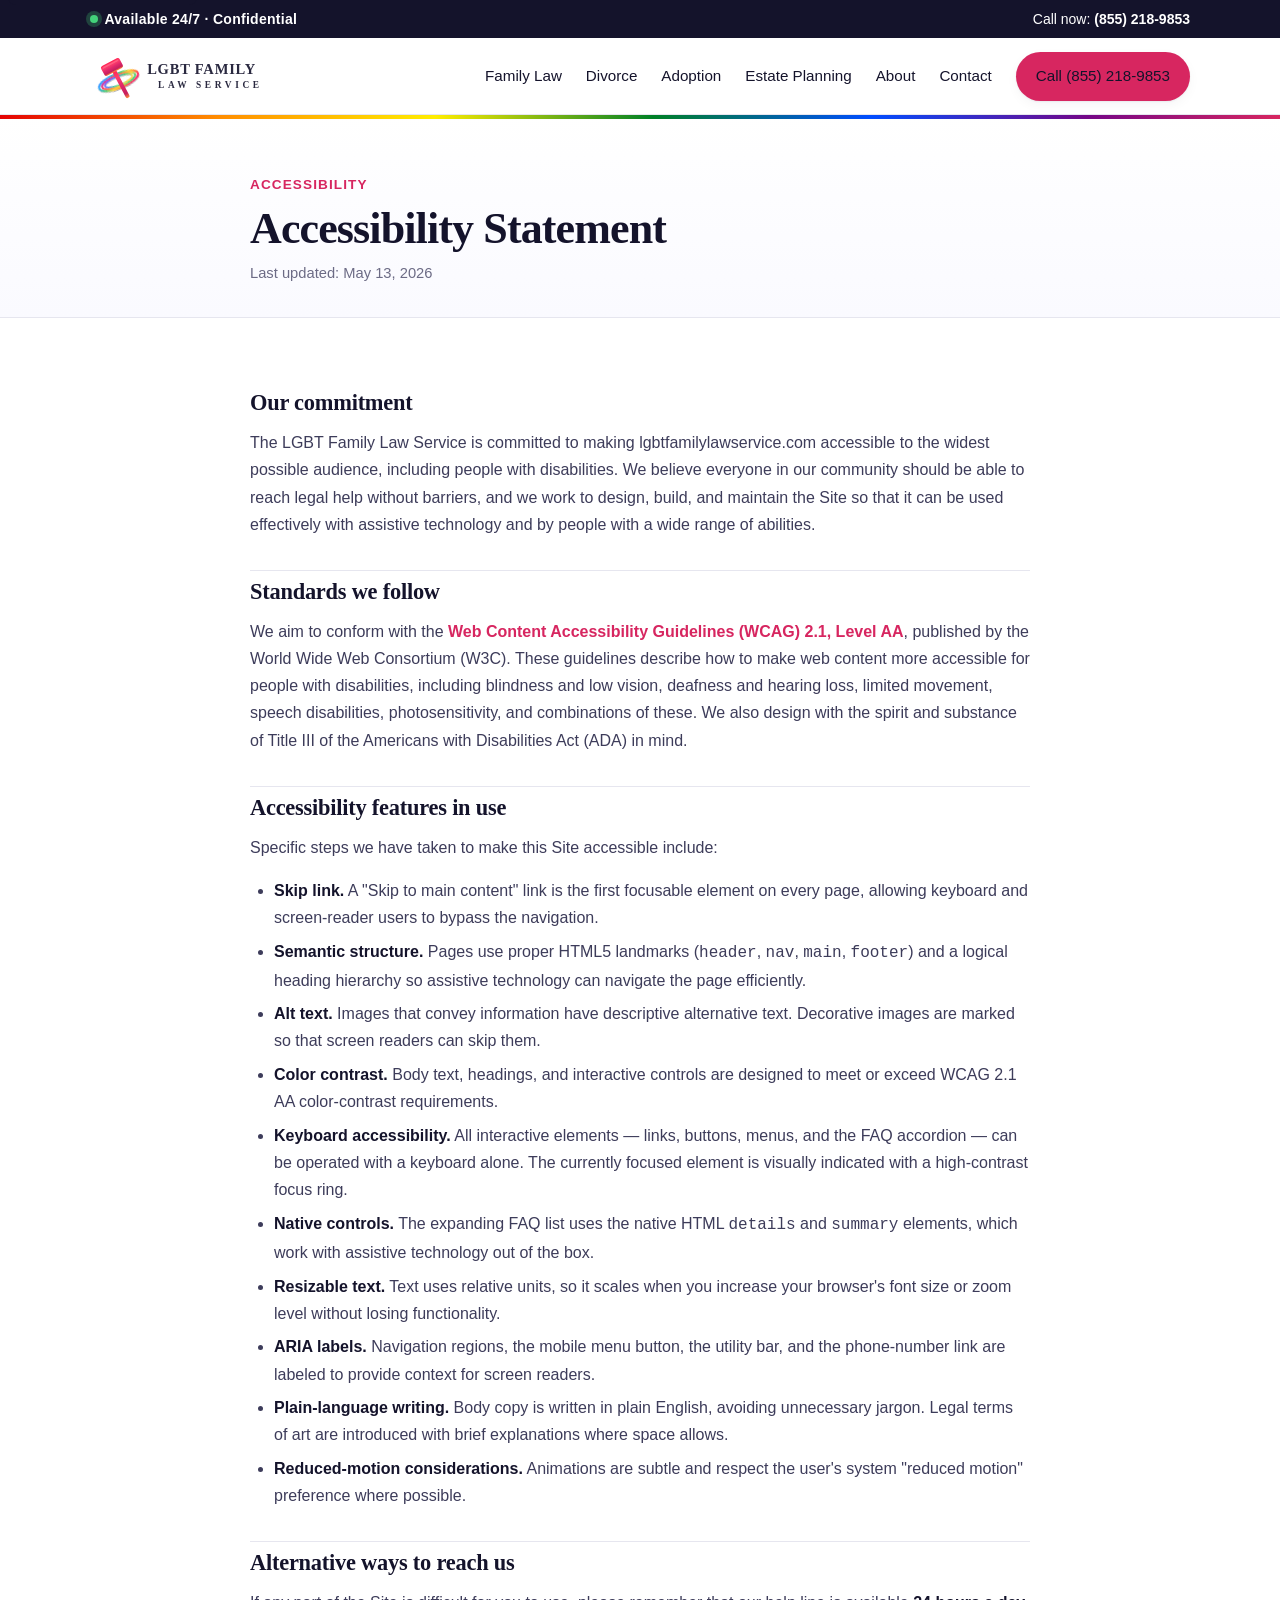
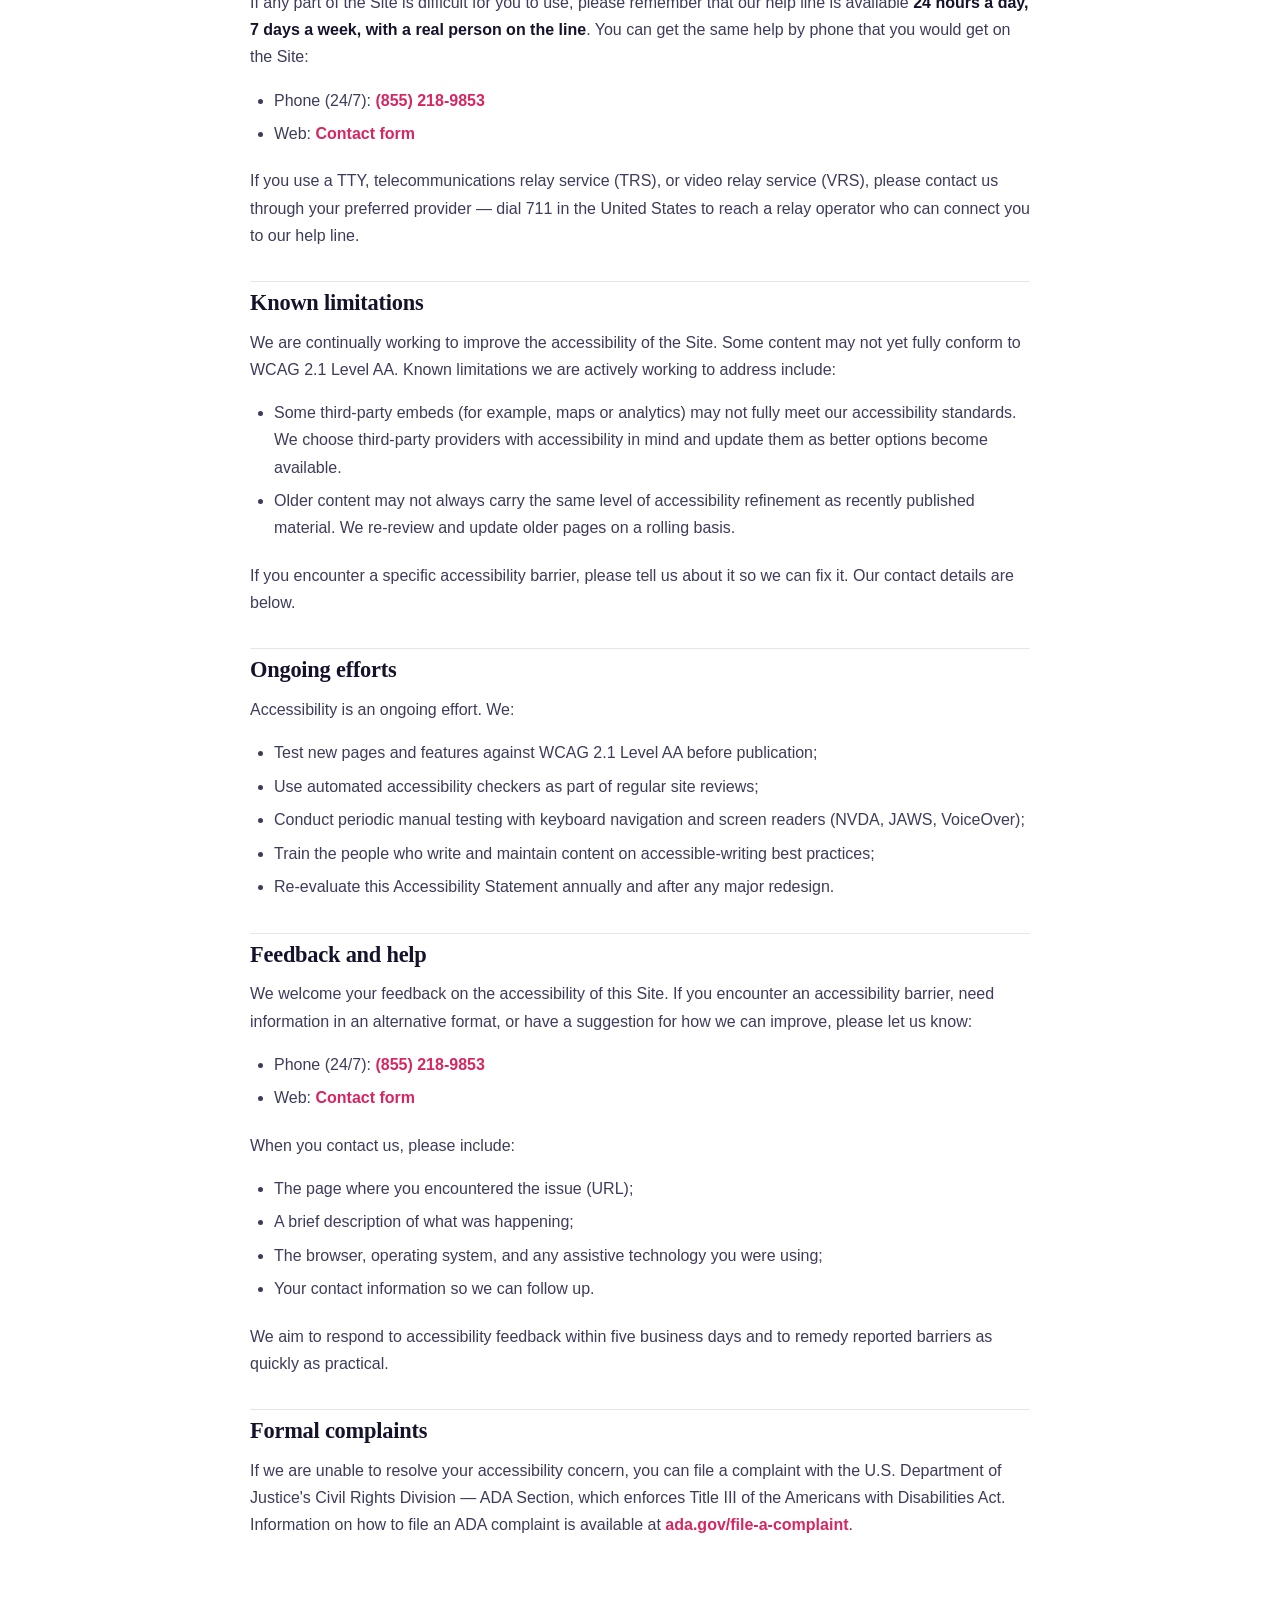
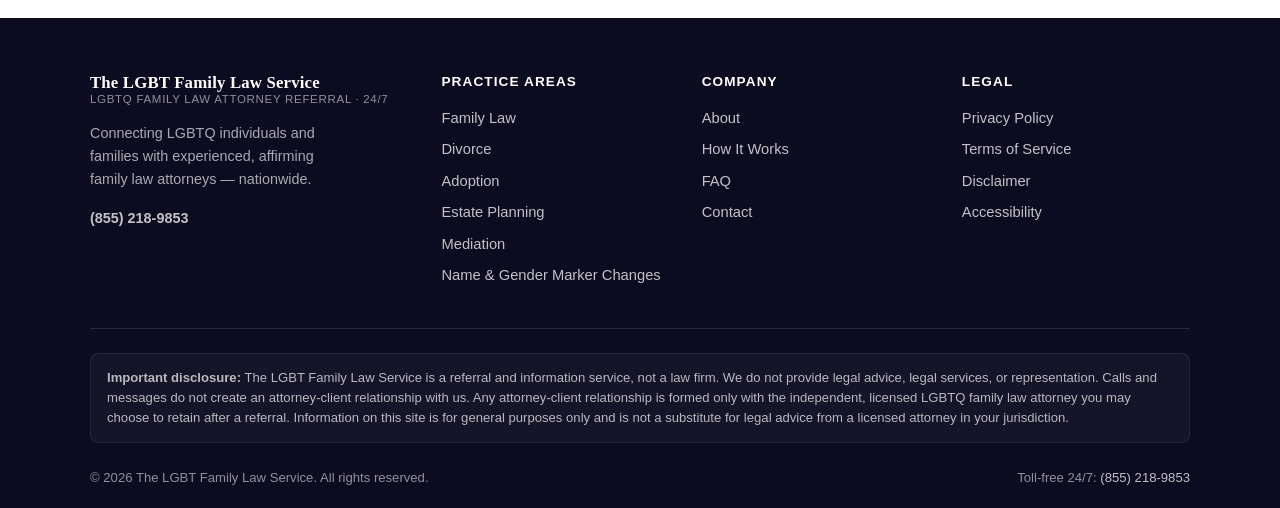
==== commit 6e66d651: "remove email" ====
--- a/accessibility/index.html
+++ b/accessibility/index.html
@@ -93,7 +93,7 @@
     <p>If any part of the Site is difficult for you to use, please remember that our help line is available <strong>24 hours a day, 7 days a week, with a real person on the line</strong>. You can get the same help by phone that you would get on the Site:</p>
     <ul>
       <li>Phone (24/7): <a href="tel:+18552189853">(855) 218-9853</a></li>
-      <li>Email: <a href="mailto:accessibility@lgbtfamilylawservice.com">accessibility@lgbtfamilylawservice.com</a></li>
+      <li>Web: <a href="/contact/">Contact form</a></li>
     </ul>
     <p>If you use a TTY, telecommunications relay service (TRS), or video relay service (VRS), please contact us through your preferred provider — dial 711 in the United States to reach a relay operator who can connect you to our help line.</p>
 
@@ -118,7 +118,6 @@
     <h2 id="feedback">Feedback and help</h2>
     <p>We welcome your feedback on the accessibility of this Site. If you encounter an accessibility barrier, need information in an alternative format, or have a suggestion for how we can improve, please let us know:</p>
     <ul>
-      <li>Email: <a href="mailto:accessibility@lgbtfamilylawservice.com">accessibility@lgbtfamilylawservice.com</a></li>
       <li>Phone (24/7): <a href="tel:+18552189853">(855) 218-9853</a></li>
       <li>Web: <a href="/contact/">Contact form</a></li>
     </ul>
--- a/assets/css/styles.css
+++ b/assets/css/styles.css
@@ -367,6 +367,50 @@
 
 @media (max-width: 700px) { .legal-toc ol { columns: 1; } }
 
+/* ---------- Contact form ---------- */
+.contact-grid { display: grid; grid-template-columns: 1.2fr 1fr; gap: 3rem; max-width: 1080px; margin: 0 auto; align-items: start; }
+.contact-form { background: #fff; border: 1px solid var(--color-line); border-radius: var(--radius); padding: 2rem; box-shadow: var(--shadow-sm); }
+.field { display: flex; flex-direction: column; margin-bottom: 1.1rem; }
+.field label { font-size: 0.92rem; font-weight: 600; color: var(--color-ink); margin-bottom: 0.4rem; }
+.field label .req { color: var(--color-accent); margin-left: 0.15rem; }
+.field input[type="text"],
+.field input[type="email"],
+.field input[type="tel"],
+.field select,
+.field textarea {
+  width: 100%;
+  padding: 0.7rem 0.85rem;
+  font: inherit;
+  font-size: 1rem;
+  color: var(--color-ink);
+  background: #fff;
+  border: 1.5px solid var(--color-line);
+  border-radius: var(--radius-sm);
+  transition: border-color 0.15s ease, box-shadow 0.15s ease;
+}
+.field textarea { min-height: 140px; resize: vertical; }
+.field input:focus,
+.field select:focus,
+.field textarea:focus {
+  border-color: var(--color-accent);
+  outline: none;
+  box-shadow: 0 0 0 3px rgba(215, 38, 96, 0.18);
+}
+.field .help { font-size: 0.82rem; color: var(--color-muted); margin-top: 0.35rem; }
+.honeypot { position: absolute; left: -10000px; top: auto; width: 1px; height: 1px; overflow: hidden; }
+.form-actions { display: flex; align-items: center; gap: 1rem; margin-top: 1rem; flex-wrap: wrap; }
+.form-actions .privacy-note { font-size: 0.82rem; color: var(--color-muted); margin: 0; max-width: 32ch; }
+
+.contact-sidebar { background: var(--color-bg-alt); border-radius: var(--radius); padding: 1.75rem; }
+.contact-sidebar h3 { font-family: var(--font-serif); font-size: 1.15rem; margin: 0 0 0.5rem; }
+.contact-sidebar p { color: var(--color-ink-soft); margin: 0 0 1rem; font-size: 0.98rem; }
+.contact-sidebar .big-phone { font-family: var(--font-serif); font-size: 1.65rem; font-weight: 700; color: var(--color-ink); display: block; margin-bottom: 0.25rem; }
+.contact-sidebar .big-phone a { color: var(--color-ink); }
+.contact-sidebar .micro { font-size: 0.85rem; color: var(--color-muted); margin-top: 0.5rem; }
+.contact-sidebar hr { border: none; border-top: 1px solid var(--color-line); margin: 1.25rem 0; }
+
+@media (max-width: 800px) { .contact-grid { grid-template-columns: 1fr; gap: 2rem; } .contact-form { padding: 1.5rem; } }
+
 /* ---------- "Without" friction-stripper section (Hormozi style) ---------- */
 .without { padding: 3.5rem 0; background: #fff; }
 .without-inner { max-width: 880px; margin: 0 auto; text-align: center; }
